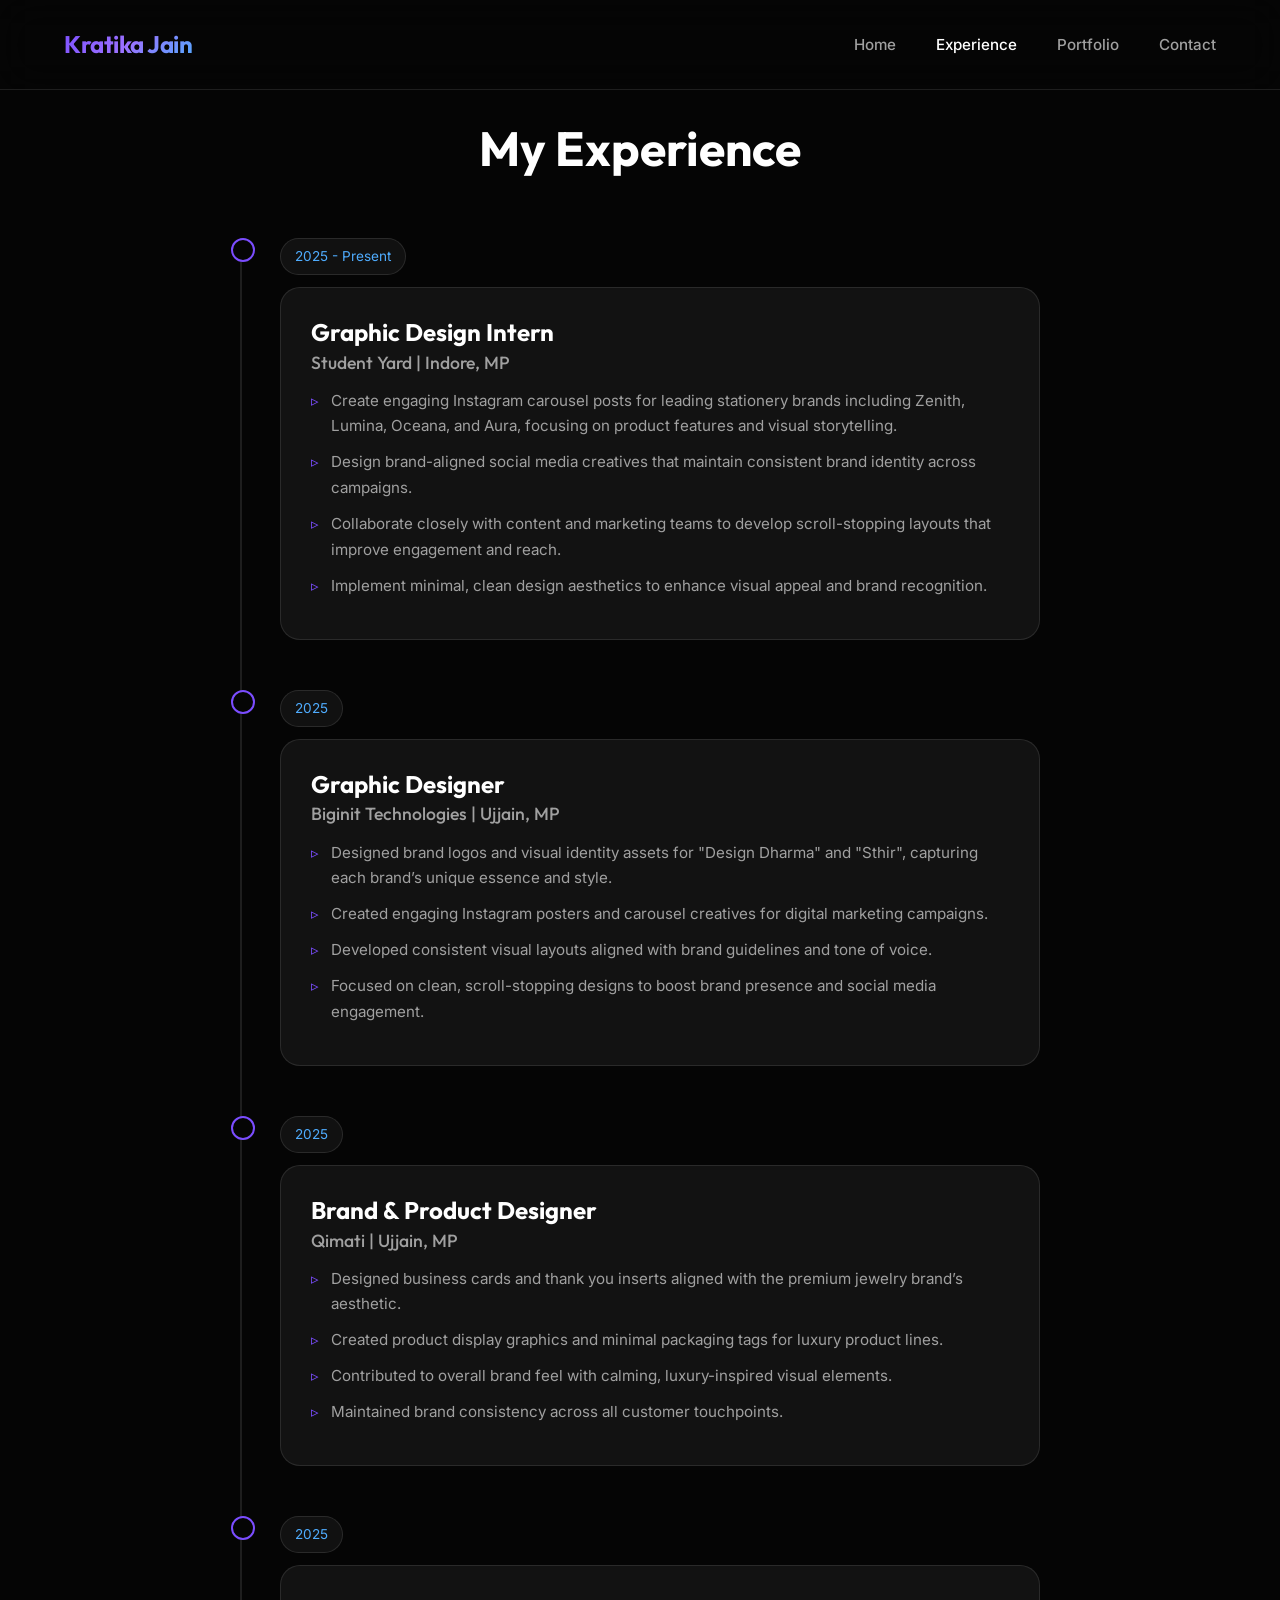
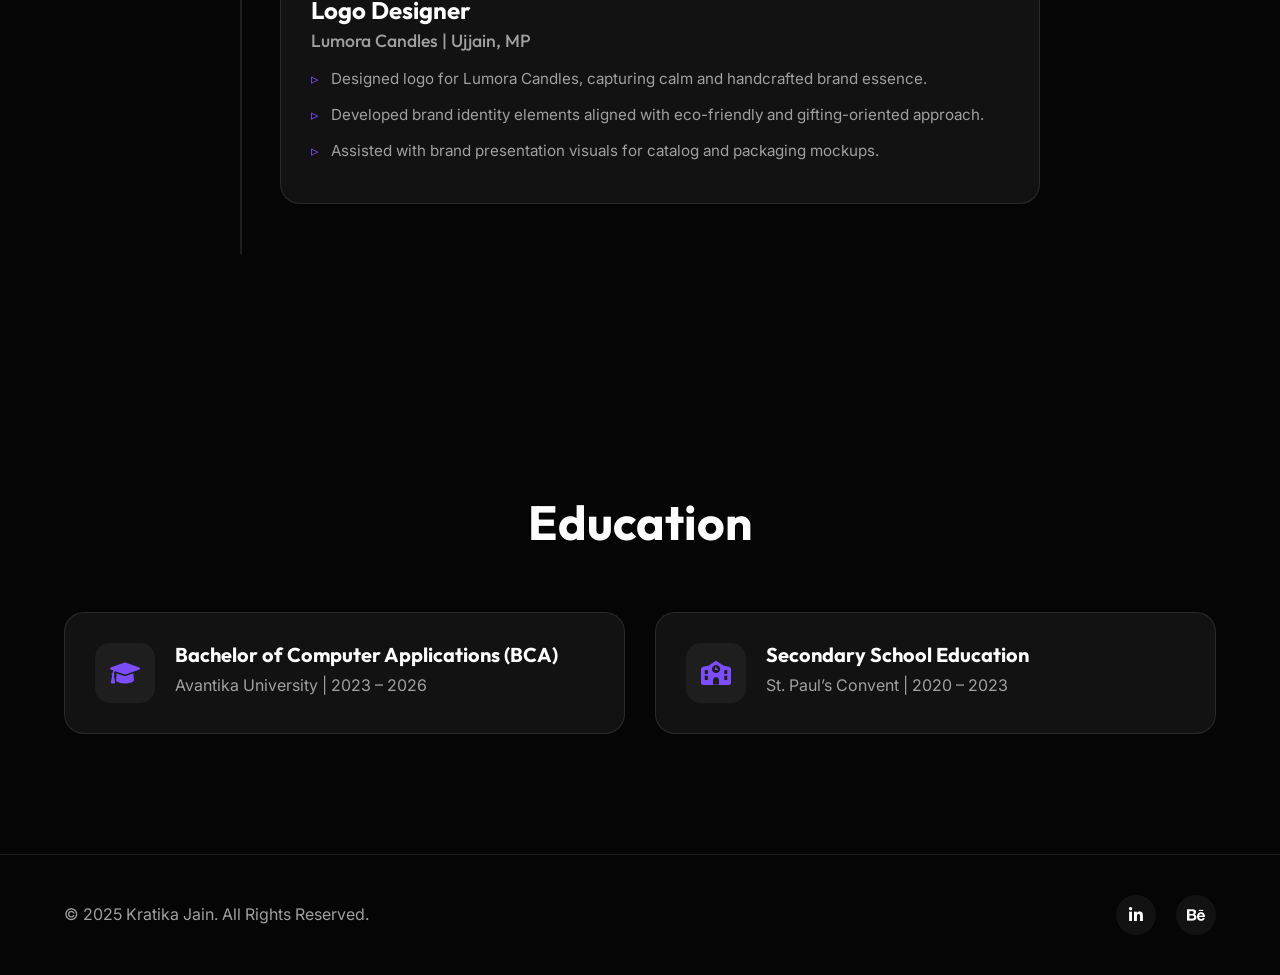
==== experience.html @ 90453925 "refactor: migrate experience and project sections to dedicated pages and update asset library" ====
<!DOCTYPE html>
<html lang="en">

<head>
    <meta charset="UTF-8">
    <meta name="viewport" content="width=device-width, initial-scale=1.0">
    <title>Experience & Education | Kratika Jain | Graphic Designer & Visual Artist</title>
    <link rel="stylesheet" href="style.css">
    <!-- Google Fonts -->
    <link rel="preconnect" href="https://fonts.googleapis.com">
    <link rel="preconnect" href="https://fonts.gstatic.com" crossorigin>
    <link
        href="https://fonts.googleapis.com/css2?family=Inter:wght@400;500;600&family=Outfit:wght@400;600;700&display=swap"
        rel="stylesheet">
    <!-- Font Awesome for Icons -->
    <link rel="stylesheet" href="https://cdnjs.cloudflare.com/ajax/libs/font-awesome/6.0.0/css/all.min.css">
</head>

<body>
    <header>
        <div class="container">
            <nav>
                <a href="index.html" class="logo">Kratika Jain</a>
                <div class="mobile-menu-btn">
                    <i class="fas fa-bars"></i>
                </div>
                <ul class="nav-links">
                    <li><a href="index.html#home">Home</a></li>
                    <li><a href="experience.html" class="active">Experience</a></li>
                    <li><a href="projects.html">Portfolio</a></li>
                    <li><a href="index.html#contact">Contact</a></li>
                </ul>
            </nav>
        </div>
    </header>

    <main id="experience-page">
        <!-- Experience Section -->
        <section id="experience" class="section-padding">
            <div class="container">
                <h2 class="section-title animate-on-scroll">My Experience</h2>
                <div class="timeline">
                    <!-- Item 1 -->
                    <div class="timeline-item animate-on-scroll">
                        <div class="timeline-date">2025 - Present</div>
                        <div class="timeline-content">
                            <h3>Graphic Design Intern</h3>
                            <h4>Student Yard | Indore, MP</h4>
                            <ul class="experience-list">
                                <li>Create engaging Instagram carousel posts for leading stationery brands including
                                    Zenith, Lumina, Oceana, and Aura, focusing on product features and visual
                                    storytelling.</li>
                                <li>Design brand-aligned social media creatives that maintain consistent brand identity
                                    across campaigns.</li>
                                <li>Collaborate closely with content and marketing teams to develop scroll-stopping
                                    layouts that improve engagement and reach.</li>
                                <li>Implement minimal, clean design aesthetics to enhance visual appeal and brand
                                    recognition.</li>
                            </ul>
                        </div>
                    </div>
                    <!-- Item 2 -->
                    <div class="timeline-item animate-on-scroll">
                        <div class="timeline-date">2025</div>
                        <div class="timeline-content">
                            <h3>Graphic Designer</h3>
                            <h4>Biginit Technologies | Ujjain, MP</h4>
                            <ul class="experience-list">
                                <li>Designed brand logos and visual identity assets for "Design Dharma" and "Sthir",
                                    capturing each brand’s unique essence and style.</li>
                                <li>Created engaging Instagram posters and carousel creatives for digital marketing
                                    campaigns.</li>
                                <li>Developed consistent visual layouts aligned with brand guidelines and tone of voice.
                                </li>
                                <li>Focused on clean, scroll-stopping designs to boost brand presence and social media
                                    engagement.</li>
                            </ul>
                        </div>
                    </div>
                    <!-- Item 3 -->
                    <div class="timeline-item animate-on-scroll">
                        <div class="timeline-date">2025</div>
                        <div class="timeline-content">
                            <h3>Brand & Product Designer</h3>
                            <h4>Qimati | Ujjain, MP</h4>
                            <ul class="experience-list">
                                <li>Designed business cards and thank you inserts aligned with the premium jewelry
                                    brand’s aesthetic.</li>
                                <li>Created product display graphics and minimal packaging tags for luxury product
                                    lines.</li>
                                <li>Contributed to overall brand feel with calming, luxury-inspired visual elements.
                                </li>
                                <li>Maintained brand consistency across all customer touchpoints.</li>
                            </ul>
                        </div>
                    </div>
                    <!-- Item 4 -->
                    <div class="timeline-item animate-on-scroll">
                        <div class="timeline-date">2025</div>
                        <div class="timeline-content">
                            <h3>Logo Designer</h3>
                            <h4>Lumora Candles | Ujjain, MP</h4>
                            <ul class="experience-list">
                                <li>Designed logo for Lumora Candles, capturing calm and handcrafted brand essence.</li>
                                <li>Developed brand identity elements aligned with eco-friendly and gifting-oriented
                                    approach.</li>
                                <li>Assisted with brand presentation visuals for catalog and packaging mockups.</li>
                            </ul>
                        </div>
                    </div>
                </div>
            </div>
        </section>

        <!-- Education Section -->
        <section id="education" class="section-padding">
            <div class="container">
                <h2 class="section-title animate-on-scroll">Education</h2>
                <div class="education-grid">
                    <div class="education-card animate-on-scroll">
                        <div class="edu-icon"><i class="fas fa-graduation-cap"></i></div>
                        <div class="edu-details">
                            <h3>Bachelor of Computer Applications (BCA)</h3>
                            <p>Avantika University | 2023 – 2026</p>
                        </div>
                    </div>
                    <div class="education-card animate-on-scroll">
                        <div class="edu-icon"><i class="fas fa-school"></i></div>
                        <div class="edu-details">
                            <h3>Secondary School Education</h3>
                            <p>St. Paul’s Convent | 2020 – 2023</p>
                        </div>
                    </div>
                </div>
            </div>
        </section>
    </main>

    <footer class="footer">
        <div class="container">
            <p>&copy; 2025 Kratika Jain. All Rights Reserved.</p>
            <div class="social-links">
                <a href="https://www.linkedin.com/in/kratika-jain-1713a62a5" target="_blank"><i
                        class="fab fa-linkedin-in"></i></a>
                <a href="https://www.behance.net/kratkajain01" target="_blank"><i class="fab fa-behance"></i></a>
            </div>
        </div>
    </footer>

    <script src="script.js"></script>
</body>

</html>
---- style.css ----
/* --- Variables & Reset --- */
:root {
    --bg-color: #050505;
    --card-bg: #121212;
    --card-hover: #1a1a1a;
    --text-primary: #ffffff;
    --text-secondary: #a0a0a0;
    --accent-primary: #7b4dff;
    --accent-secondary: #4facfe;
    --accent-gradient: linear-gradient(135deg, #7b4dff 0%, #9b72ff 50%, #4facfe 100%);
    --glass-bg: rgba(255, 255, 255, 0.05);
    --glass-border: rgba(255, 255, 255, 0.1);
    --font-heading: 'Outfit', sans-serif;
    --font-body: 'Inter', sans-serif;
    --section-gap: 120px;
    --container-width: 1200px;
}

* {
    margin: 0;
    padding: 0;
    box-sizing: border-box;
}

html {
    scroll-behavior: smooth;
}

body {
    background-color: var(--bg-color);
    color: var(--text-primary);
    font-family: var(--font-body);
    line-height: 1.7;
    overflow-x: hidden;
}

a {
    text-decoration: none;
    color: inherit;
    transition: all 0.3s ease;
}

ul {
    list-style: none;
}

h1,
h2,
h3,
h4,
h5,
h6 {
    font-family: var(--font-heading);
    color: var(--text-primary);
    line-height: 1.2;
}

p {
    color: var(--text-secondary);
}

.container {
    max-width: var(--container-width);
    margin: 0 auto;
    padding: 0 24px;
}

.section-padding {
    padding: var(--section-gap) 0;
}

/* --- Components --- */
.btn {
    display: inline-flex;
    align-items: center;
    justify-content: center;
    padding: 14px 28px;
    border-radius: 100px;
    font-weight: 600;
    font-size: 1rem;
    cursor: pointer;
    transition: all 0.3s cubic-bezier(0.25, 0.8, 0.25, 1);
}

.btn-primary {
    background: var(--accent-gradient);
    color: white;
    border: none;
    box-shadow: 0 10px 20px -10px rgba(123, 77, 255, 0.5);
}

.btn-primary:hover {
    transform: translateY(-3px) scale(1.02);
    box-shadow: 0 15px 30px -10px rgba(123, 77, 255, 0.6);
}

.btn-secondary {
    background: transparent;
    border: 1px solid var(--glass-border);
    color: var(--text-primary);
    backdrop-filter: blur(10px);
}

.btn-secondary:hover {
    background: var(--glass-bg);
    border-color: var(--text-primary);
    transform: translateY(-3px);
}

.section-title {
    font-size: 3rem;
    font-weight: 700;
    margin-bottom: 60px;
    text-align: center;
}

/* To give the title a gradient touch */
.section-title span {
    background: var(--accent-gradient);
    -webkit-background-clip: text;
    background-clip: text;
    -webkit-text-fill-color: transparent;
}

/* --- Header --- */
header {
    padding: 24px 0;
    position: fixed;
    width: 100%;
    top: 0;
    z-index: 1000;
    background: rgba(5, 5, 5, 0.8);
    backdrop-filter: blur(20px);
    border-bottom: 1px solid var(--glass-border);
}

nav {
    display: flex;
    justify-content: space-between;
    align-items: center;
}

.logo {
    font-family: var(--font-heading);
    font-size: 1.5rem;
    font-weight: 700;
    background: var(--accent-gradient);
    -webkit-background-clip: text;
    background-clip: text;
    -webkit-text-fill-color: transparent;
    letter-spacing: -0.5px;
}

.nav-links {
    display: flex;
    gap: 40px;
}

.nav-links li a {
    font-weight: 500;
    color: var(--text-secondary);
    font-size: 0.95rem;
}

.nav-links li a:hover,
.nav-links li a.active {
    color: var(--text-primary);
}

.mobile-menu-btn {
    display: none;
    font-size: 1.5rem;
    color: var(--text-primary);
    cursor: pointer;
}

/* --- Hero Section --- */
.hero {
    display: flex;
    align-items: center;
    min-height: 100vh;
    padding-top: 100px;
    /* Offset for fixed header */
    position: relative;
    overflow: hidden;
}

/* Background Glow */
.hero::before {
    content: '';
    position: absolute;
    width: 600px;
    height: 600px;
    background: radial-gradient(circle, rgba(123, 77, 255, 0.15) 0%, rgba(5, 5, 5, 0) 70%);
    top: -100px;
    right: -100px;
    z-index: -1;
    pointer-events: none;
}

.hero-content {
    display: grid;
    grid-template-columns: 1fr 1fr;
    gap: 60px;
    align-items: center;
    width: 100%;
}

.greeting {
    font-family: var(--font-heading);
    font-weight: 600;
    margin-bottom: 16px;
    display: inline-block;
    padding: 8px 16px;
    background: var(--glass-bg);
    border: 1px solid var(--glass-border);
    border-radius: 50px;
    font-size: 0.9rem;
    color: var(--accent-secondary);
}

.hero-text h1 {
    font-size: 4.5rem;
    line-height: 1.1;
    margin-bottom: 24px;
    letter-spacing: -2px;
}

.hero-text h1 .highlight {
    display: block;
    background: var(--accent-gradient);
    -webkit-background-clip: text;
    background-clip: text;
    -webkit-text-fill-color: transparent;
}

.hero-text .subtitle {
    font-size: 1.25rem;
    max-width: 500px;
    margin-bottom: 40px;
}

.hero-btns {
    display: flex;
    gap: 20px;
}

.profile-img {
    width: 100%;
    max-width: 450px;
    aspect-ratio: 1/1;
    object-fit: cover;
    object-position: center 20%;
    /* Crops to focus on the top-center (face) */
    border-radius: 30px;
    border: 1px solid var(--glass-border);
    box-shadow: 0 40px 80px -20px rgba(0, 0, 0, 0.5);
    background: var(--card-bg);
}

/* 
.image-placeholder {
    width: 100%;
    ....
} 
Keeping previous styles commented out or just overriding them with the new class is cleaner.
*/


/* --- Stats Section --- */
.stats {
    display: grid;
    grid-template-columns: repeat(3, 1fr);
    gap: 30px;
    padding: 40px;
    background: var(--card-bg);
    border-radius: 20px;
    border: 1px solid var(--glass-border);
    margin-top: -60px;
    /* Overlap hero */
    position: relative;
    z-index: 10;
}

.stat-item {
    text-align: center;
}

.stat-item h3 {
    font-size: 3rem;
    background: var(--accent-gradient);
    -webkit-background-clip: text;
    background-clip: text;
    -webkit-text-fill-color: transparent;
    margin-bottom: 5px;
}

.stat-item p {
    font-weight: 500;
    color: var(--text-primary);
}

/* --- Experience (Timeline) --- */
.timeline {
    position: relative;
    max-width: 800px;
    margin: 0 auto;
}

.timeline::before {
    content: '';
    position: absolute;
    left: 0;
    top: 0;
    height: 100%;
    width: 2px;
    background: var(--glass-border);
}

.timeline-item {
    position: relative;
    padding-left: 40px;
    padding-bottom: 50px;
}

.timeline-item::before {
    content: '';
    position: absolute;
    left: -9px;
    top: 0;
    width: 20px;
    height: 20px;
    border-radius: 50%;
    background: var(--bg-color);
    border: 2px solid var(--accent-primary);
    z-index: 1;
}

.timeline-date {
    display: inline-block;
    padding: 6px 14px;
    background: var(--glass-bg);
    border-radius: 50px;
    border: 1px solid var(--glass-border);
    font-size: 0.85rem;
    color: var(--accent-secondary);
    margin-bottom: 12px;
}

.timeline-content {
    background: var(--card-bg);
    padding: 30px;
    border-radius: 20px;
    border: 1px solid var(--glass-border);
    transition: transform 0.3s ease;
}

.timeline-content:hover {
    transform: translateY(-5px);
    border-color: var(--accent-primary);
}

.timeline-content h3 {
    font-size: 1.5rem;
    margin-bottom: 5px;
}

.timeline-content h4 {
    font-size: 1.1rem;
    color: var(--text-secondary);
    font-weight: 500;
    margin-bottom: 15px;
}

.section-description {
    text-align: center;
    max-width: 800px;
    margin: 0 auto 60px;
    /* Increased from 30px */
    font-size: 1.1rem;
    color: var(--text-secondary);
    line-height: 1.6;
}

/* --- Skills --- */
.skills-grid {
    display: grid;
    grid-template-columns: repeat(auto-fit, minmax(180px, 1fr));
    gap: 24px;
}

.skill-card {
    background: var(--card-bg);
    border: 1px solid var(--glass-border);
    border-radius: 20px;
    padding: 40px 20px;
    text-align: center;
    transition: all 0.3s ease;
    display: flex;
    flex-direction: column;
    align-items: center;
    gap: 20px;
}

.skill-card:hover {
    border-color: var(--accent-primary);
    transform: translateY(-5px);
    background: var(--glass-bg);
}

.skill-icon {
    font-size: 3rem;
    margin-bottom: 10px;
    transition: transform 0.3s ease;
}

/* Specific styles for image icons */
img.skill-icon {
    height: 60px;
    width: 60px;
    object-fit: cover;
    /* Removed border-radius to make them square */
    /* Removed background-color */
}

.skill-card:hover .skill-icon {
    transform: scale(1.1);
}

/* --- Education --- */
.education-grid {
    display: grid;
    grid-template-columns: repeat(auto-fit, minmax(300px, 1fr));
    gap: 30px;
}

.education-card {
    display: flex;
    gap: 20px;
    background: var(--card-bg);
    padding: 30px;
    border-radius: 20px;
    border: 1px solid var(--glass-border);
    align-items: flex-start;
}

.edu-icon {
    width: 60px;
    height: 60px;
    background: var(--glass-bg);
    border-radius: 15px;
    display: flex;
    align-items: center;
    justify-content: center;
    font-size: 1.5rem;
    color: var(--accent-primary);
    flex-shrink: 0;
}

.edu-details h3 {
    font-size: 1.25rem;
    margin-bottom: 5px;
}

/* --- Contact --- */
.contact-wrapper {
    display: grid;
    grid-template-columns: 1fr 1fr;
    gap: 60px;
    background: var(--card-bg);
    border: 1px solid var(--glass-border);
    border-radius: 30px;
    padding: 60px;
}

.info-item {
    display: flex;
    gap: 20px;
    margin-top: 40px;
    align-items: flex-start;
}

.info-item i {
    width: 50px;
    height: 50px;
    background: var(--glass-bg);
    border-radius: 50%;
    display: flex;
    align-items: center;
    justify-content: center;
    color: var(--accent-primary);
    font-size: 1.2rem;
}

.contact-form .form-group {
    margin-bottom: 24px;
}

.contact-form label {
    display: block;
    margin-bottom: 8px;
    font-weight: 500;
    color: var(--text-secondary);
}

.contact-form input,
.contact-form textarea {
    width: 100%;
    background: var(--bg-color);
    border: 1px solid var(--glass-border);
    padding: 16px;
    border-radius: 12px;
    color: var(--text-primary);
    font-family: var(--font-body);
    font-size: 1rem;
    transition: border-color 0.3s ease;
}

.contact-form input:focus,
.contact-form textarea:focus {
    outline: none;
    border-color: var(--accent-primary);
}

/* --- Footer --- */
footer {
    padding: 40px 0;
    border-top: 1px solid var(--glass-border);
    text-align: center;
}

.footer .container {
    display: flex;
    justify-content: space-between;
    align-items: center;
}

.social-links {
    display: flex;
    gap: 20px;
}

.social-links a {
    width: 40px;
    height: 40px;
    border-radius: 50%;
    background: var(--glass-bg);
    display: flex;
    align-items: center;
    justify-content: center;
    transition: all 0.3s ease;
}

.social-links a:hover {
    background: var(--accent-primary);
    color: white;
    transform: translateY(-3px);
}

/* --- Animations --- */
.instagram-btn:hover {
    opacity: 0.8;
    text-decoration: underline;
}

/* --- Project Modal Styles --- */
.modal {
    display: none;
    /* Hidden by default */
    position: fixed;
    z-index: 2000;
    left: 0;
    top: 0;
    width: 100%;
    height: 100%;
    overflow: auto;
    background-color: rgba(0, 0, 0, 0.9);
    backdrop-filter: blur(5px);
    opacity: 0;
    transition: opacity 0.3s ease;
}

.modal.show {
    display: flex;
    /* Use flex to center */
    align-items: center;
    justify-content: center;
    opacity: 1;
}

.modal-content {
    background-color: var(--card-bg);
    margin: auto;
    padding: 0;
    border: 1px solid var(--glass-border);
    width: 90%;
    max-width: 1000px;
    border-radius: 20px;
    position: relative;
    box-shadow: 0 25px 50px -12px rgba(0, 0, 0, 0.5);
    animation: modalSlideUp 0.4s ease;
    overflow: hidden;
    max-height: 90vh;
    display: flex;
    flex-direction: column;
}

@keyframes modalSlideUp {
    from {
        transform: translateY(50px);
        opacity: 0;
    }

    to {
        transform: translateY(0);
        opacity: 1;
    }
}

.close-modal {
    color: #aaa;
    position: absolute;
    top: 15px;
    right: 25px;
    font-size: 35px;
    font-weight: bold;
    z-index: 2001;
    cursor: pointer;
    transition: color 0.3s, transform 0.3s;
    line-height: 1;
    background: rgba(0, 0, 0, 0.5);
    width: 40px;
    height: 40px;
    border-radius: 50%;
    display: flex;
    align-items: center;
    justify-content: center;
}

.close-modal:hover,
.close-modal:focus {
    color: white;
    text-decoration: none;
    cursor: pointer;
    transform: rotate(90deg);
    background: var(--accent-primary);
}

.modal-body {
    width: 100%;
    height: 100%;
    display: flex;
    flex-direction: column;
    /* Mobile first: stack vertically */
}

/* Modal Internal Layout */
.modal-carousel-wrapper {
    width: 100%;
    background: #000;
    position: relative;
    display: flex;
    align-items: center;
    justify-content: center;
}

.modal-carousel-wrapper .carousel-container {
    width: 100%;
    height: 100%;
    aspect-ratio: auto;
    /* Let image define ratio or max-height */
    max-height: 60vh;
}

.modal-carousel-wrapper img {
    max-width: 100%;
    max-height: 100%;
    width: auto;
    height: auto;
    object-fit: contain;
}

.modal-info-wrapper {
    padding: 30px;
    overflow-y: auto;
    background: var(--card-bg);
}

.modal-project-title {
    font-size: 2rem;
    font-family: var(--font-heading);
    margin-bottom: 10px;
    color: var(--text-primary);
}

.modal-project-brand {
    font-size: 1.8rem;
    /* 2x upscaled */
    color: var(--accent-primary);
    text-transform: uppercase;
    letter-spacing: 1px;
    font-weight: 700;
    margin-bottom: 5px;
}

/* Desktop Layout for Modal */
@media (min-width: 768px) {
    .modal-body {
        flex-direction: row;
        /* Side by side */
        height: 70vh;
        /* Fixed height for desktop modal */
    }

    .modal-carousel-wrapper {
        flex: 1.5;
        height: 100%;
    }

    .modal-carousel-wrapper .carousel-container {
        max-height: 100%;
        border-radius: 0;
        /* Remove radius inside modal */
    }

    .modal-info-wrapper {
        flex: 1;
        border-left: 1px solid var(--glass-border);
    }
}

/* --- Animations --- */
.animate-on-scroll {
    opacity: 0;
    transform: translateY(30px);
    transition: opacity 0.6s ease, transform 0.6s ease;
}

.animate-on-scroll.visible {
    opacity: 1;
    transform: translateY(0);
}

/* --- Responsive Media Queries --- */
@media (max-width: 992px) {
    .section-title {
        font-size: 2.5rem;
    }

    .hero-content {
        grid-template-columns: 1fr;
        text-align: center;
        gap: 40px;
    }

    .hero-text h1 {
        font-size: 3.5rem;
    }

    .hero-btns {
        justify-content: center;
    }

    .image-placeholder {
        max-width: 500px;
        margin: 0 auto;
    }

    .contact-wrapper {
        grid-template-columns: 1fr;
        padding: 40px;
    }
}

@media (max-width: 768px) {
    .nav-links {
        display: none;
        position: absolute;
        top: 100%;
        left: 0;
        width: 100%;
        background: var(--card-bg);
        flex-direction: column;
        padding: 40px;
        text-align: center;
        border-bottom: 1px solid var(--glass-border);
        gap: 24px;
    }

    .nav-links.active {
        display: flex;
    }

    .mobile-menu-btn {
        display: block;
    }

    .hero-text h1 {
        font-size: 2.5rem;
    }

    .stats {
        grid-template-columns: 1fr;
        margin-top: 0;
        border: none;
        background: transparent;
        padding: 0;
    }

    .stat-item {
        background: var(--card-bg);
        padding: 24px;
        border-radius: 16px;
        border: 1px solid var(--glass-border);
    }

    .timeline::before {
        left: 0;
    }

    .timeline-item {
        padding-left: 30px;
    }

    .timeline-item::before {
        left: -9px;
    }

    .footer .container {
        flex-direction: column;
        gap: 20px;
    }
}

/* --- New Content Styles --- */
.experience-list {
    list-style: none;
    margin-top: 15px;
}

.experience-list li {
    position: relative;
    padding-left: 20px;
    margin-bottom: 10px;
    color: var(--text-secondary);
    font-size: 0.95rem;
}

.experience-list li::before {
    content: '▹';
    position: absolute;
    left: 0;
    color: var(--accent-primary);
}

.skills-text-container {
    margin-top: 60px;
    display: grid;
    grid-template-columns: repeat(auto-fit, minmax(300px, 1fr));
    gap: 40px;
    background: var(--card-bg);
    border: 1px solid var(--glass-border);
    border-radius: 30px;
    padding: 50px;
}

.skill-category h3 {
    font-size: 1.5rem;
    margin-bottom: 20px;
    background: var(--accent-gradient);
    -webkit-background-clip: text;
    background-clip: text;
    -webkit-text-fill-color: transparent;
}

.skill-tags {
    display: flex;
    flex-wrap: wrap;
    gap: 12px;
}

.skill-tags span {
    padding: 8px 16px;
    background: var(--glass-bg);
    border: 1px solid var(--glass-border);
    border-radius: 50px;
    font-size: 0.9rem;
    color: var(--text-secondary);
    transition: all 0.3s ease;
}

.skill-tags span:hover {
    background: var(--bg-color);
    border-color: var(--accent-primary);
    color: var(--text-primary);
    transform: translateY(-2px);
}

@media (max-width: 768px) {
    .skills-text-container {
        grid-template-columns: 1fr;
        padding: 30px;
        gap: 30px;
    }
}

/* --- Projects / Carousel Styles --- */
.projects-grid {
    display: grid;
    grid-template-columns: repeat(auto-fit, minmax(300px, 1fr));
    gap: 40px;
}

.project-card {
    background: var(--card-bg);
    border: 1px solid var(--glass-border);
    border-radius: 20px;
    overflow: hidden;
    transition: transform 0.3s ease, border-color 0.3s ease, box-shadow 0.3s ease;
    box-shadow: 0 10px 30px -15px rgba(0, 0, 0, 0.5);
    /* Soft shadow */
}

.project-card:hover {
    transform: translateY(-5px);
    border-color: var(--accent-primary);
    box-shadow: 0 20px 40px -10px rgba(123, 77, 255, 0.3);
    /* Enhanced shadow on hover */
}

.carousel-container {
    position: relative;
    width: 100%;
    aspect-ratio: 4/5;
    /* Instagram Portrait standard - better for tall images */
    overflow: hidden;
    background: var(--card-bg);
    /* Seamless background */
}

.carousel-track {
    display: flex;
    width: 100%;
    height: 100%;
    transition: transform 0.3s ease-in-out;
}

.carousel-slide {
    width: 100%;
    min-width: 100%;
    max-width: 100%;
    height: 100%;
    flex-shrink: 0;
    display: flex;
    align-items: center;
    justify-content: center;
    overflow: hidden;
}

.carousel-slide img {
    max-width: 100%;
    max-height: 100%;
    width: auto;
    height: auto;
    object-fit: contain;
    /* Ensure full image is visible */
}

.carousel-btn {
    position: absolute;
    top: 50%;
    transform: translateY(-50%);
    background: rgba(0, 0, 0, 0.5);
    color: white;
    border: none;
    width: 30px;
    height: 30px;
    border-radius: 50%;
    display: flex;
    align-items: center;
    justify-content: center;
    cursor: pointer;
    z-index: 2;
    transition: background 0.3s, opacity 0.3s;
    opacity: 0;
}

.carousel-container:hover .carousel-btn {
    opacity: 1;
}

.carousel-btn:hover {
    background: rgba(0, 0, 0, 0.8);
}

.carousel-btn.prev {
    left: 10px;
}

.carousel-btn.next {
    right: 10px;
}

.carousel-dots {
    position: absolute;
    bottom: 15px;
    left: 50%;
    transform: translateX(-50%);
    display: flex;
    gap: 6px;
    z-index: 2;
}

.dot {
    width: 6px;
    height: 6px;
    background: rgba(255, 255, 255, 0.5);
    border-radius: 50%;
    transition: background 0.3s, transform 0.3s;
}

.dot.active {
    background: var(--accent-primary);
    transform: scale(1.2);
}

.project-info {
    padding: 20px;
}

.project-brand {
    font-size: 0.9rem;
    color: var(--accent-secondary);
    font-weight: 600;
    margin-bottom: 5px;
    text-transform: uppercase;
    letter-spacing: 1px;
}

.project-title {
    font-size: 1.2rem;
    font-weight: 500;
    color: var(--text-primary);
}

/* --- Project Preview Card & Design Type Styles --- */
.project-image-wrapper {
    width: 100%;
    overflow: hidden;
    background: var(--card-bg);
}

.project-image-wrapper img {
    width: 100%;
    height: 100%;
    object-fit: contain;
    transition: transform 0.5s cubic-bezier(0.4, 0, 0.2, 1);
}

.project-card:hover .project-image-wrapper img {
    transform: scale(1.05);
}

.project-type-subtext {
    font-size: 0.75rem;
    font-weight: 700;
    text-transform: uppercase;
    letter-spacing: 1.5px;
    background: var(--accent-gradient);
    -webkit-background-clip: text;
    background-clip: text;
    -webkit-text-fill-color: transparent;
    margin-bottom: 8px;
    display: inline-block;
}

/* --- Categories Grid & Cards --- */
.categories-grid {
    display: grid;
    grid-template-columns: repeat(auto-fit, minmax(280px, 1fr));
    gap: 30px;
    margin-top: 40px;
}

.category-card {
    background: var(--card-bg);
    border: 1px solid var(--glass-border);
    border-radius: 24px;
    padding: 45px 30px;
    text-align: center;
    cursor: pointer;
    transition: all 0.4s cubic-bezier(0.4, 0, 0.2, 1);
    display: flex;
    flex-direction: column;
    align-items: center;
    justify-content: space-between;
    position: relative;
    overflow: hidden;
    box-shadow: 0 10px 30px -15px rgba(0, 0, 0, 0.5);
    height: 100%;
    min-height: 280px;
}

.category-card::before {
    content: '';
    position: absolute;
    top: 0;
    left: 0;
    width: 100%;
    height: 100%;
    background: linear-gradient(135deg, rgba(123, 77, 255, 0.1) 0%, rgba(0, 229, 255, 0.1) 100%);
    opacity: 0;
    transition: opacity 0.4s ease;
    z-index: 1;
}

.category-card:hover {
    transform: translateY(-8px);
    border-color: var(--accent-primary);
    box-shadow: 0 20px 40px -10px rgba(123, 77, 255, 0.25);
}

.category-card:hover::before {
    opacity: 1;
}

.category-icon {
    font-size: 3rem;
    background: var(--accent-gradient);
    -webkit-background-clip: text;
    background-clip: text;
    -webkit-text-fill-color: transparent;
    margin-bottom: 25px;
    position: relative;
    z-index: 2;
    transition: transform 0.4s ease;
}

.category-card:hover .category-icon {
    transform: scale(1.15) rotate(5deg);
}

.category-title {
    font-size: 1.4rem;
    font-weight: 600;
    color: var(--text-primary);
    margin-bottom: 15px;
    position: relative;
    z-index: 2;
}

.category-description {
    font-size: 0.95rem;
    color: var(--text-secondary);
    line-height: 1.6;
    margin-bottom: 25px;
    position: relative;
    z-index: 2;
    flex-grow: 1;
}

.category-count {
    font-size: 0.85rem;
    font-weight: 600;
    padding: 6px 18px;
    background: var(--glass-bg);
    border: 1px solid var(--glass-border);
    border-radius: 50px;
    color: var(--accent-secondary);
    position: relative;
    z-index: 2;
    transition: all 0.3s ease;
}

.category-card:hover .category-count {
    background: var(--accent-gradient);
    color: white;
    border-color: transparent;
}

/* --- Project Display Header --- */
.portfolio-display-view {
    animation: fadeInUp 0.5s ease-in-out;
}

.display-header {
    display: flex;
    flex-direction: column;
    align-items: flex-start;
    gap: 20px;
    margin-bottom: 40px;
    border-bottom: 1px solid var(--glass-border);
    padding-bottom: 25px;
}

@media (min-width: 768px) {
    .display-header {
        flex-direction: row;
        align-items: center;
        justify-content: space-between;
    }
}

.back-btn {
    background: var(--glass-bg);
    border: 1px solid var(--glass-border);
    color: var(--text-primary);
    padding: 12px 24px;
    border-radius: 50px;
    font-size: 0.95rem;
    font-weight: 500;
    cursor: pointer;
    transition: all 0.3s ease;
    display: flex;
    align-items: center;
    gap: 10px;
}

.back-btn:hover {
    background: var(--accent-gradient);
    color: white;
    border-color: transparent;
    transform: translateX(-5px);
}

.active-category-title {
    font-size: 1.8rem;
    font-weight: 600;
    background: var(--accent-gradient);
    -webkit-background-clip: text;
    background-clip: text;
    -webkit-text-fill-color: transparent;
}
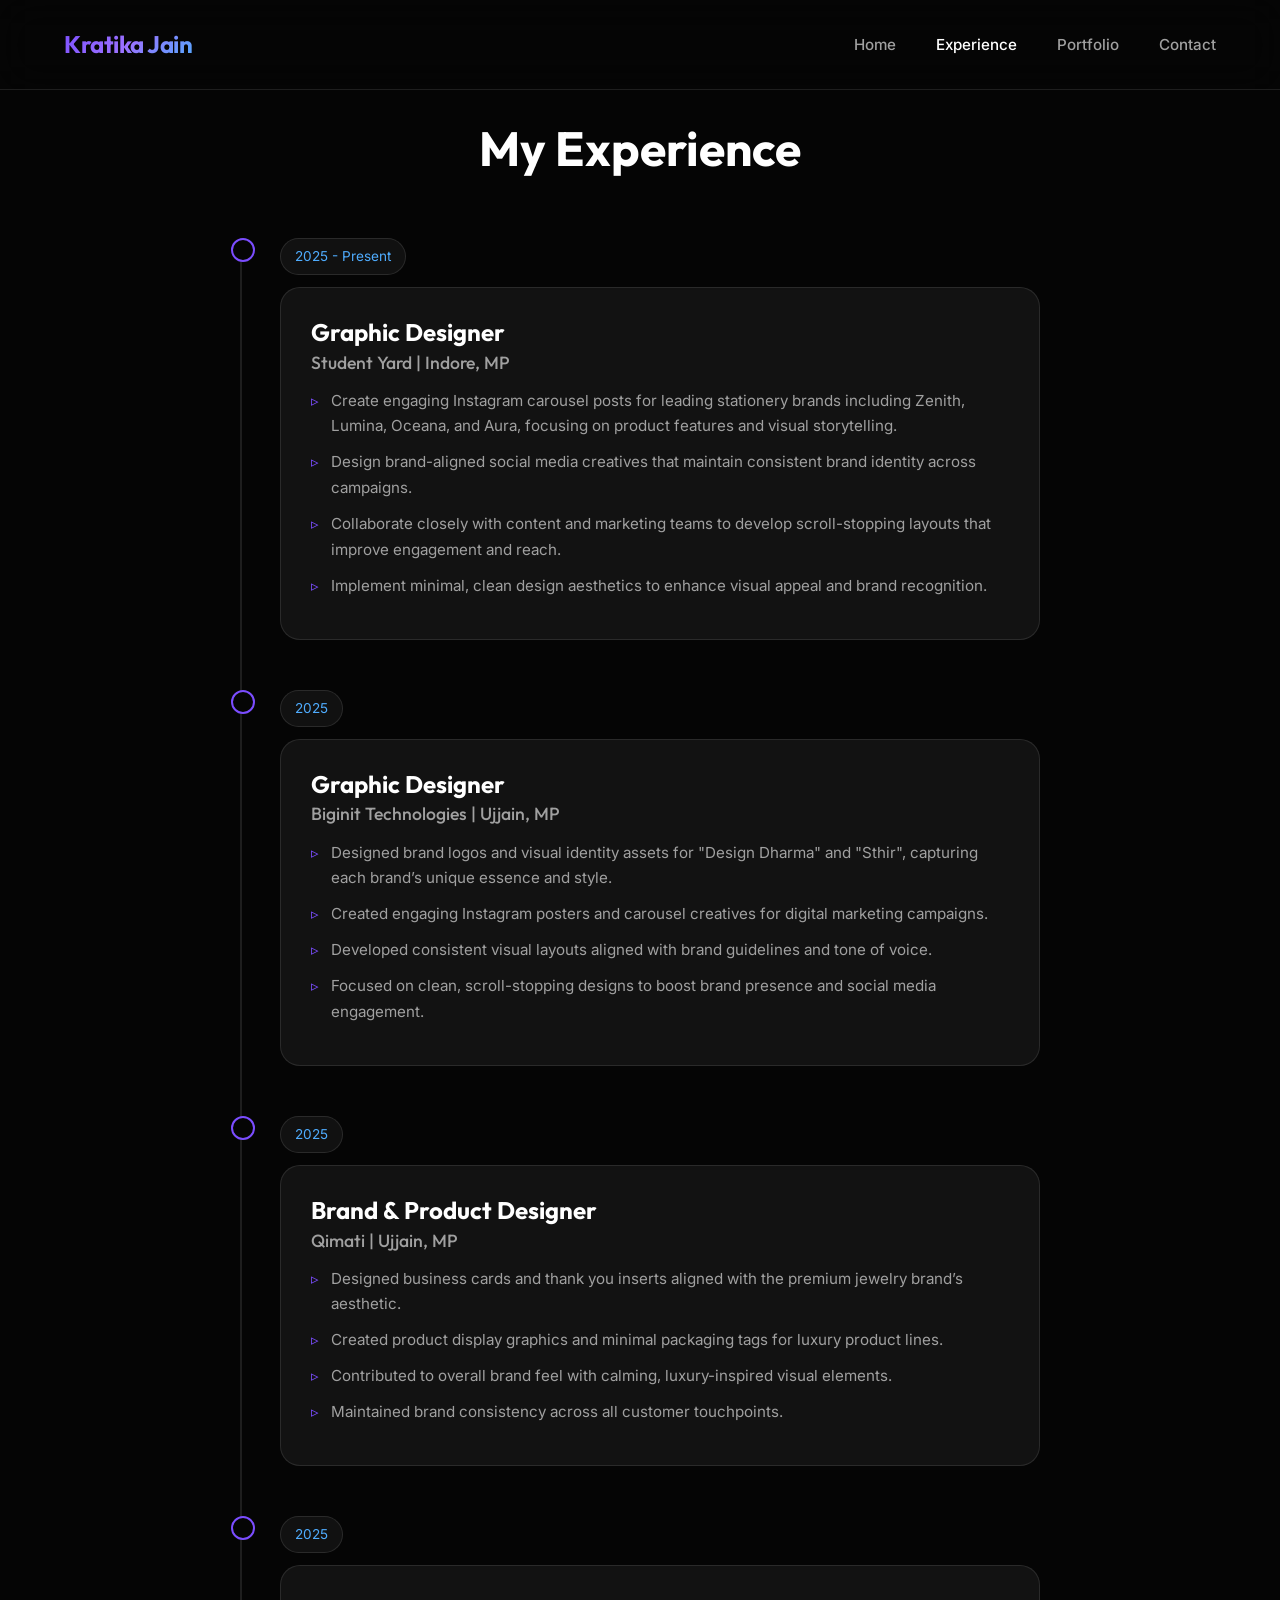
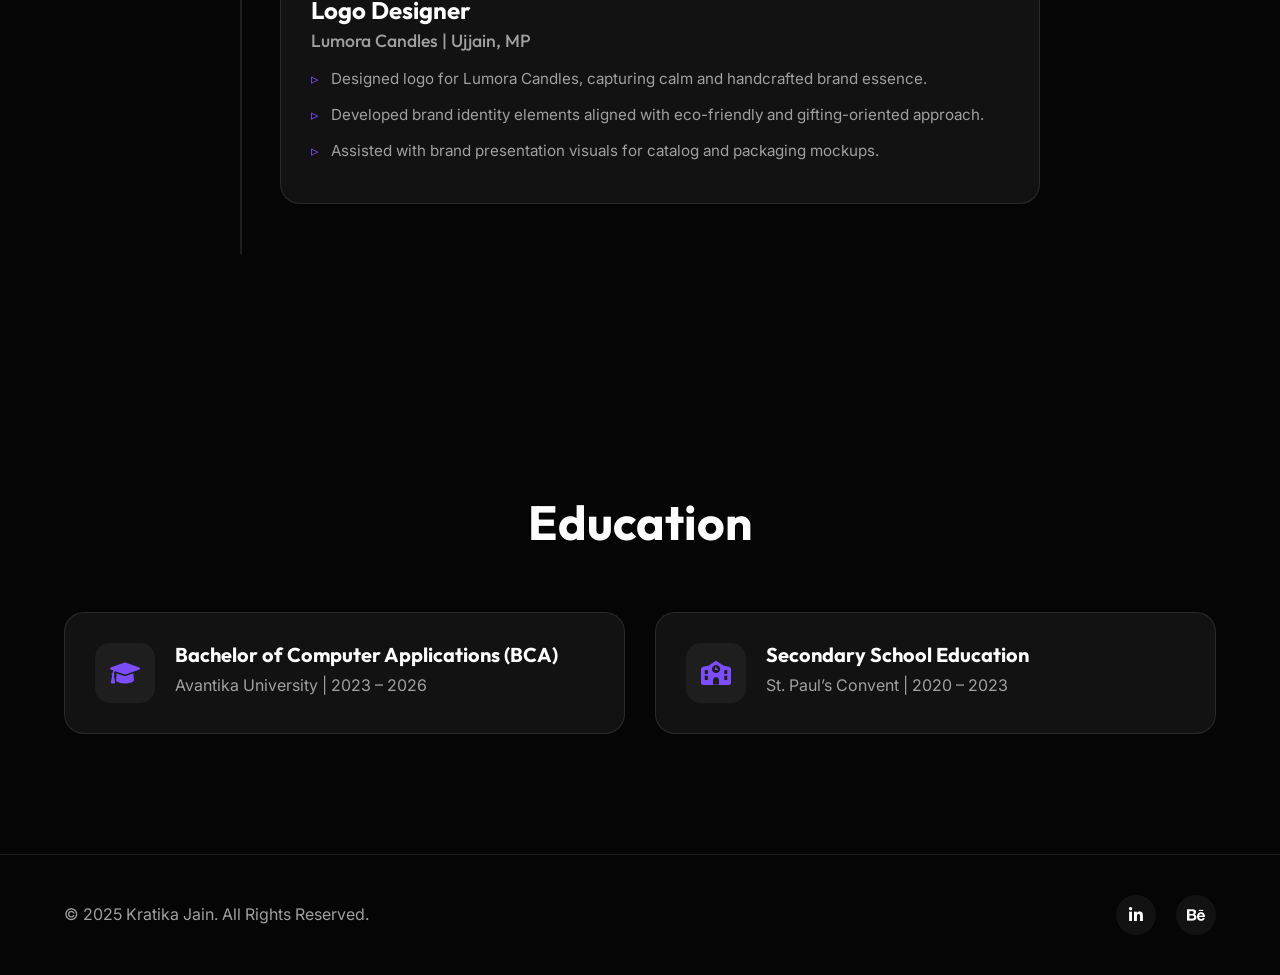
==== commit 1c4c5be7: "feat: update portfolio project descriptions, assets, and resume" ====
--- a/experience.html
+++ b/experience.html
@@ -44,7 +44,7 @@
                     <div class="timeline-item animate-on-scroll">
                         <div class="timeline-date">2025 - Present</div>
                         <div class="timeline-content">
-                            <h3>Graphic Design Intern</h3>
+                            <h3>Graphic Designer</h3>
                             <h4>Student Yard | Indore, MP</h4>
                             <ul class="experience-list">
                                 <li>Create engaging Instagram carousel posts for leading stationery brands including
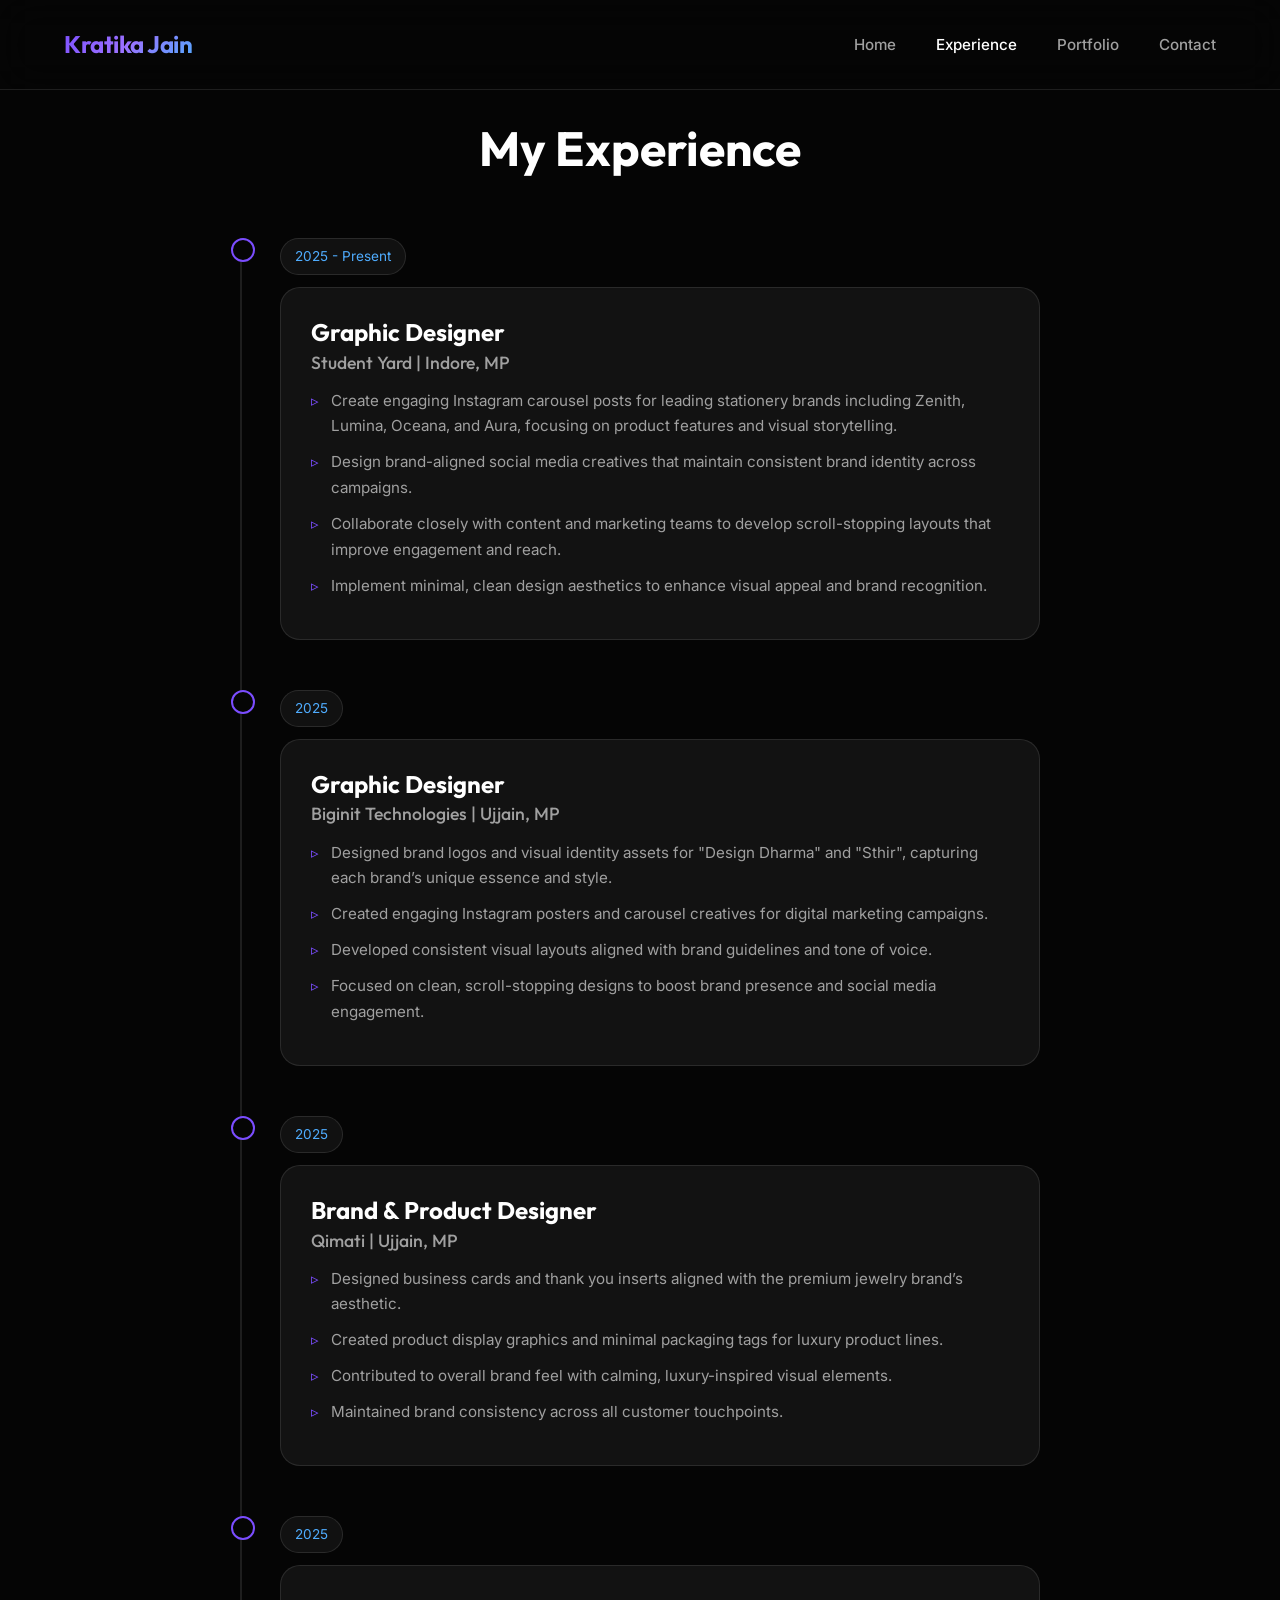
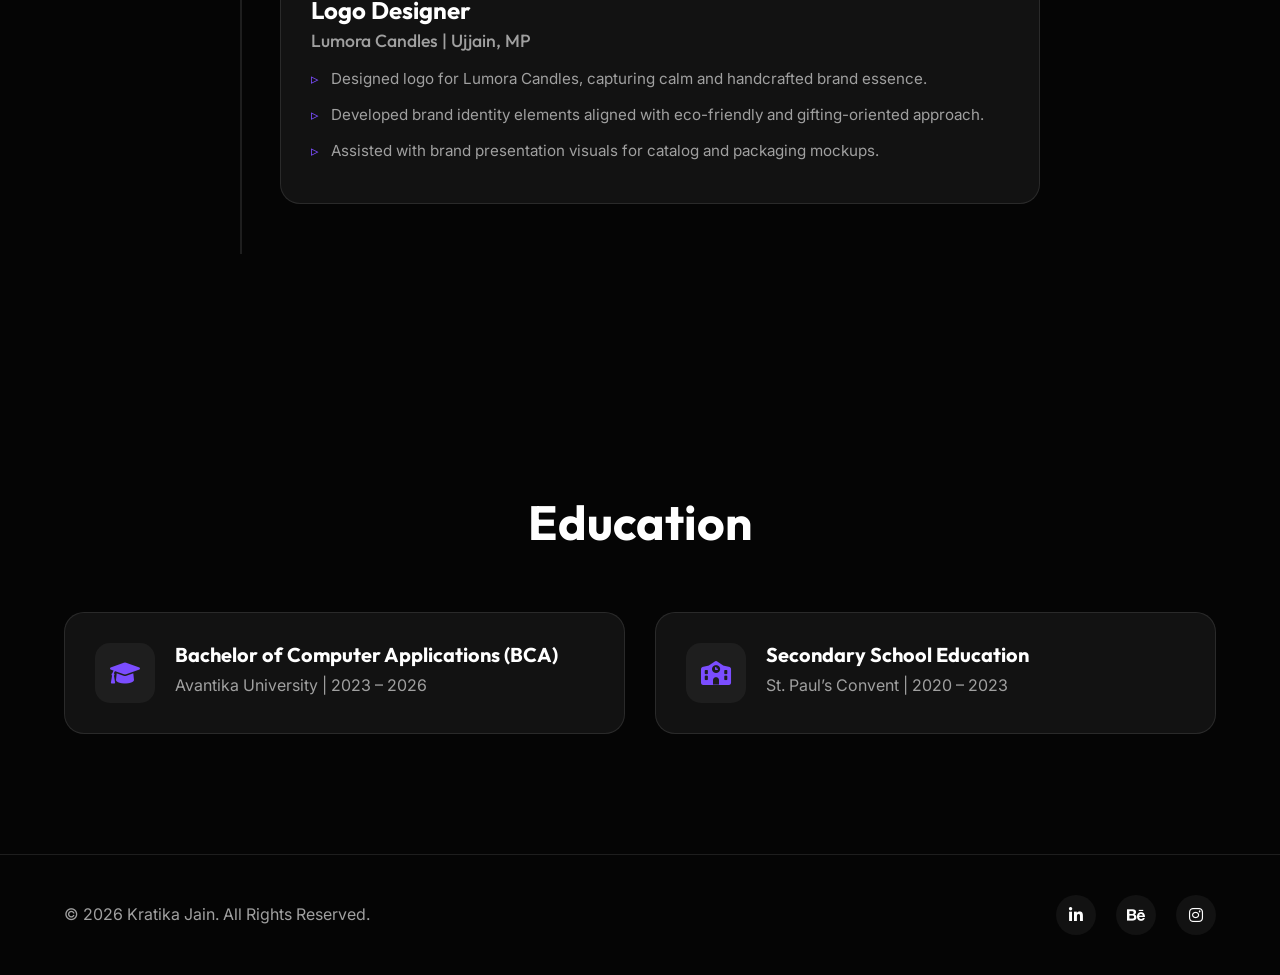
==== commit fb068bf3: "feat: add skills section, contact form submission handling, and resume update" ====
--- a/experience.html
+++ b/experience.html
@@ -138,11 +138,11 @@
 
     <footer class="footer">
         <div class="container">
-            <p>&copy; 2025 Kratika Jain. All Rights Reserved.</p>
+            <p>&copy; 2026 Kratika Jain. All Rights Reserved.</p>
             <div class="social-links">
-                <a href="https://www.linkedin.com/in/kratika-jain-1713a62a5" target="_blank"><i
-                        class="fab fa-linkedin-in"></i></a>
-                <a href="https://www.behance.net/kratkajain01" target="_blank"><i class="fab fa-behance"></i></a>
+                <a href="https://www.linkedin.com/in/kratika-jain-1713a62a5" target="_blank" aria-label="LinkedIn"><i class="fab fa-linkedin-in"></i></a>
+                <a href="https://www.behance.net/kratkajain01" target="_blank" aria-label="Behance"><i class="fab fa-behance"></i></a>
+                <a href="https://www.instagram.com/kratikajain0122" target="_blank" aria-label="Instagram"><i class="fab fa-instagram"></i></a>
             </div>
         </div>
     </footer>
--- a/style.css
+++ b/style.css
@@ -557,10 +557,172 @@
     transform: translateY(-3px);
 }
 
+/* --- Toast Notification --- */
+.toast-notification {
+    position: fixed;
+    bottom: -120px;
+    right: 30px;
+    z-index: 9999;
+    display: flex;
+    align-items: center;
+    gap: 16px;
+    background: #1a1a2e;
+    border: 1px solid rgba(123, 77, 255, 0.3);
+    border-left: 4px solid var(--accent-primary);
+    border-radius: 16px;
+    padding: 18px 20px;
+    min-width: 320px;
+    max-width: 400px;
+    box-shadow: 0 20px 60px -10px rgba(0, 0, 0, 0.8);
+    transition: bottom 0.5s cubic-bezier(0.34, 1.56, 0.64, 1);
+}
+
+.toast-notification.show {
+    bottom: 30px;
+}
+
+.toast-notification.toast-error {
+    border-left-color: #ff4d6d;
+    border-color: rgba(255, 77, 109, 0.3);
+}
+
+.toast-icon {
+    font-size: 1.8rem;
+    flex-shrink: 0;
+}
+
+.toast-notification .toast-icon .fa-check-circle {
+    color: #4ade80;
+}
+
+.toast-notification.toast-error .toast-icon .fa-exclamation-circle {
+    color: #ff4d6d;
+}
+
+.toast-text {
+    flex: 1;
+}
+
+.toast-title {
+    font-weight: 700;
+    color: var(--text-primary) !important;
+    font-size: 1rem;
+    margin-bottom: 3px;
+}
+
+.toast-message {
+    font-size: 0.85rem;
+    color: var(--text-secondary) !important;
+    line-height: 1.4;
+}
+
+.toast-close {
+    background: none;
+    border: none;
+    color: var(--text-secondary);
+    cursor: pointer;
+    font-size: 0.9rem;
+    padding: 4px;
+    border-radius: 50%;
+    width: 28px;
+    height: 28px;
+    display: flex;
+    align-items: center;
+    justify-content: center;
+    transition: all 0.2s ease;
+    flex-shrink: 0;
+}
+
+.toast-close:hover {
+    background: var(--glass-bg);
+    color: var(--text-primary);
+}
+
+/* Submit button loading state */
+#submit-btn:disabled {
+    opacity: 0.7;
+    cursor: not-allowed;
+    transform: none !important;
+}
+
+@media (max-width: 480px) {
+    .toast-notification {
+        right: 15px;
+        left: 15px;
+        min-width: unset;
+        max-width: unset;
+    }
+    .toast-notification.show {
+        bottom: 15px;
+    }
+}
+
 /* --- Animations --- */
 .instagram-btn:hover {
     opacity: 0.8;
     text-decoration: underline;
+}
+
+/* Typing cursor for hero highlight */
+#hero-highlight::after {
+    content: '|';
+    display: inline-block;
+    color: var(--accent-primary);
+    animation: blink-cursor 0.8s step-end infinite;
+    margin-left: 3px;
+    font-weight: 300;
+}
+
+@keyframes blink-cursor {
+    0%, 100% { opacity: 1; }
+    50% { opacity: 0; }
+}
+
+/* Floating animation for profile image */
+.profile-img {
+    animation: float 6s ease-in-out infinite;
+}
+
+@keyframes float {
+    0%, 100% { transform: translateY(0px); }
+    50% { transform: translateY(-12px); }
+}
+
+/* Shimmer effect on hover for category cards */
+@keyframes shimmer {
+    0% { background-position: -200% center; }
+    100% { background-position: 200% center; }
+}
+
+/* Fade in up animation */
+@keyframes fadeInUp {
+    from { opacity: 0; transform: translateY(30px); }
+    to { opacity: 1; transform: translateY(0); }
+}
+
+/* Pulsing glow on accent buttons */
+.btn-primary {
+    position: relative;
+    overflow: hidden;
+}
+
+.btn-primary::after {
+    content: '';
+    position: absolute;
+    top: 50%;
+    left: 50%;
+    transform: translate(-50%, -50%) scale(0);
+    width: 100%;
+    height: 100%;
+    background: rgba(255, 255, 255, 0.15);
+    border-radius: inherit;
+    transition: transform 0.4s ease, opacity 0.4s ease;
+    opacity: 0;
+}
+
+.btn-primary:hover::after {
+    transform: translate(-50%, -50%) scale(1);
+    opacity: 1;
 }
 
 /* --- Project Modal Styles --- */
@@ -904,6 +1066,129 @@
     }
 }
 
+/* --- Skills Showcase (New) --- */
+.skills-showcase {
+    display: flex;
+    flex-direction: column;
+    gap: 40px;
+    background: var(--card-bg);
+    border: 1px solid var(--glass-border);
+    border-radius: 30px;
+    padding: 50px;
+    position: relative;
+    overflow: hidden;
+}
+
+.skills-showcase::before {
+    content: '';
+    position: absolute;
+    top: -100px;
+    right: -100px;
+    width: 300px;
+    height: 300px;
+    background: radial-gradient(circle, rgba(123, 77, 255, 0.08) 0%, transparent 70%);
+    pointer-events: none;
+}
+
+.skill-pillar {
+    display: flex;
+    flex-direction: column;
+    gap: 16px;
+    padding-bottom: 40px;
+    border-bottom: 1px solid var(--glass-border);
+}
+
+.skill-pillar:last-child {
+    border-bottom: none;
+    padding-bottom: 0;
+}
+
+.skill-pillar-header {
+    display: flex;
+    align-items: center;
+    gap: 14px;
+    margin-bottom: 4px;
+}
+
+.skill-pillar-header h3 {
+    font-size: 1.1rem;
+    font-weight: 600;
+    color: var(--text-primary);
+    text-transform: uppercase;
+    letter-spacing: 1.5px;
+}
+
+.skill-pillar-icon {
+    width: 40px;
+    height: 40px;
+    border-radius: 12px;
+    background: var(--glass-bg);
+    border: 1px solid var(--glass-border);
+    display: flex;
+    align-items: center;
+    justify-content: center;
+    font-size: 1rem;
+    background: var(--accent-gradient);
+    -webkit-background-clip: text;
+    background-clip: text;
+    -webkit-text-fill-color: transparent;
+}
+
+.skill-pillar-icon i {
+    background: var(--accent-gradient);
+    -webkit-background-clip: text;
+    background-clip: text;
+    -webkit-text-fill-color: transparent;
+    font-size: 1.1rem;
+}
+
+.skill-tags {
+    display: flex;
+    flex-wrap: wrap;
+    gap: 10px;
+}
+
+.skill-tag {
+    display: inline-flex;
+    align-items: center;
+    gap: 8px;
+    padding: 10px 20px;
+    background: var(--glass-bg);
+    border: 1px solid var(--glass-border);
+    border-radius: 50px;
+    font-size: 0.9rem;
+    color: var(--text-secondary);
+    transition: all 0.3s cubic-bezier(0.4, 0, 0.2, 1);
+    cursor: default;
+    white-space: nowrap;
+}
+
+.skill-tag i {
+    background: var(--accent-gradient);
+    -webkit-background-clip: text;
+    background-clip: text;
+    -webkit-text-fill-color: transparent;
+    font-size: 0.85rem;
+}
+
+.skill-tag:hover {
+    background: rgba(123, 77, 255, 0.1);
+    border-color: var(--accent-primary);
+    color: var(--text-primary);
+    transform: translateY(-3px);
+    box-shadow: 0 8px 20px -5px rgba(123, 77, 255, 0.3);
+}
+
+@media (max-width: 768px) {
+    .skills-showcase {
+        padding: 30px;
+    }
+    .skill-tag {
+        font-size: 0.85rem;
+        padding: 8px 14px;
+    }
+}
+
 /* --- Projects / Carousel Styles --- */
 .projects-grid {
     display: grid;
